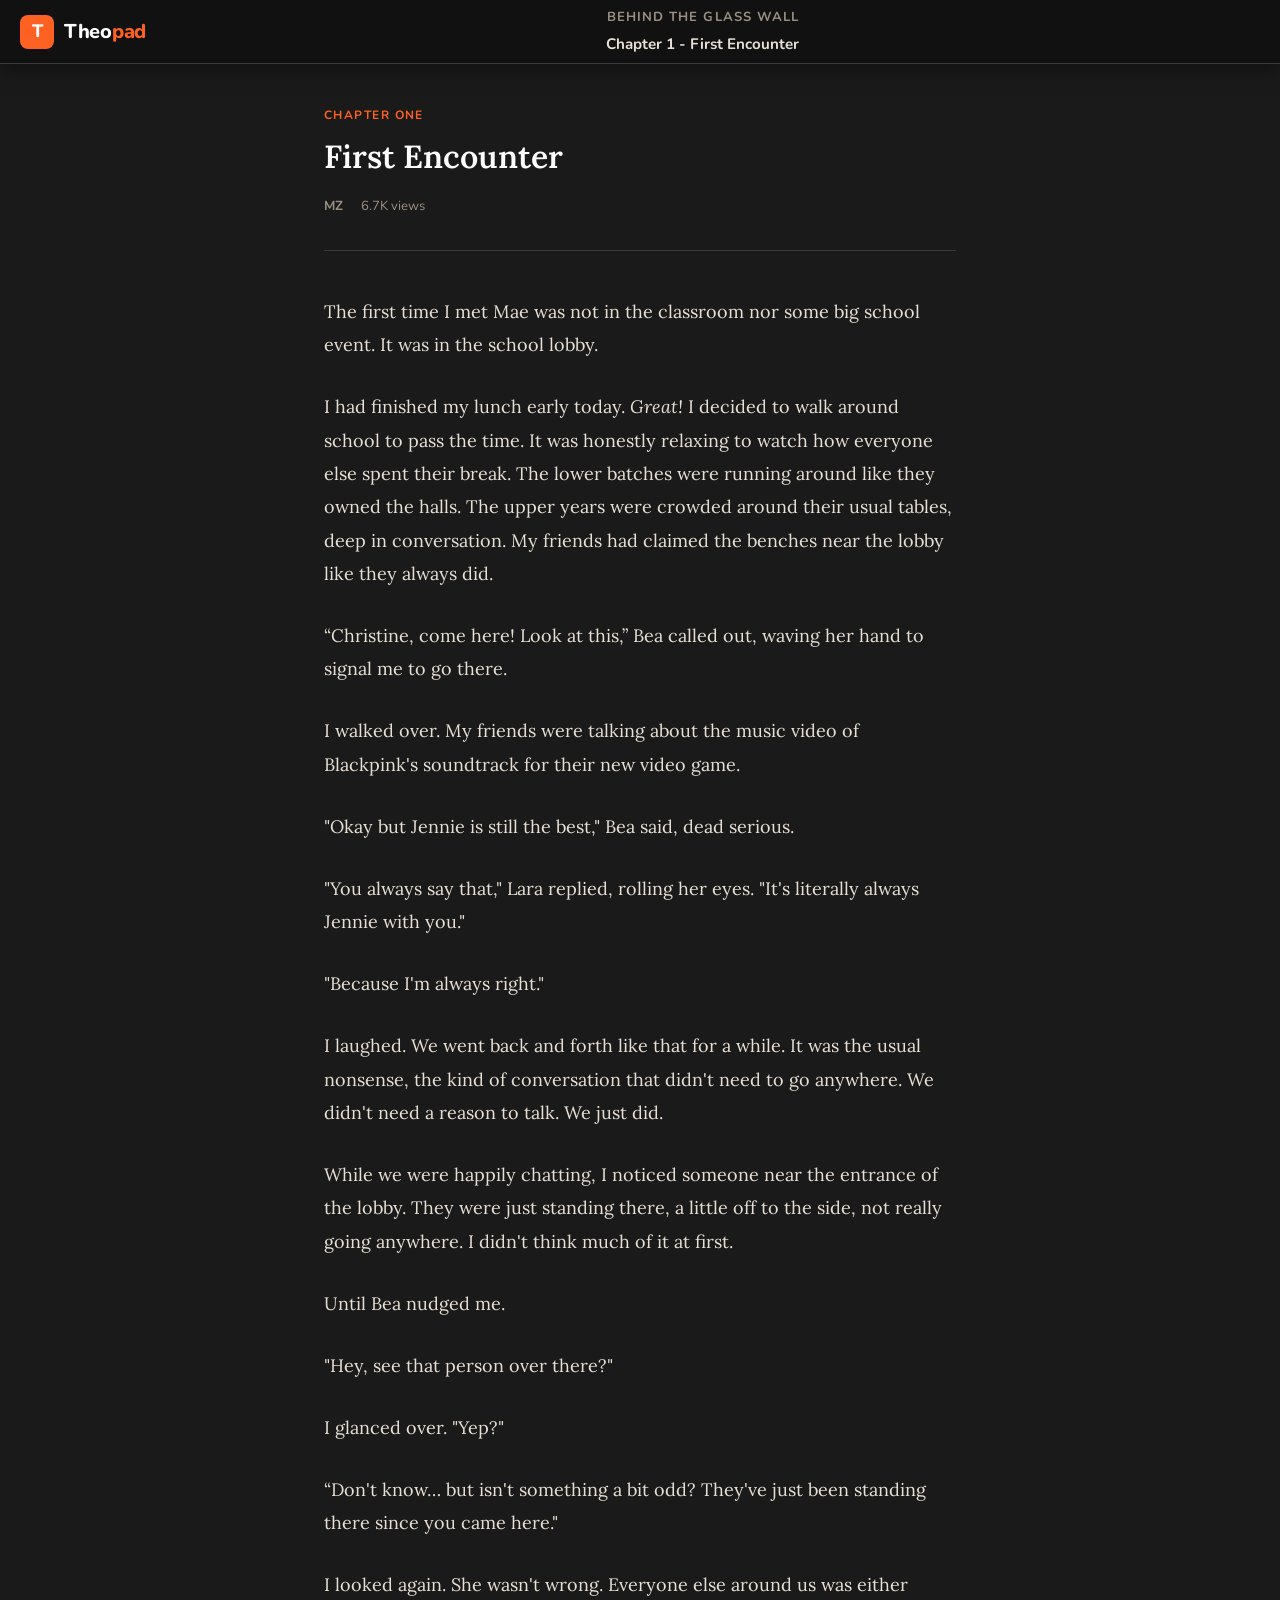
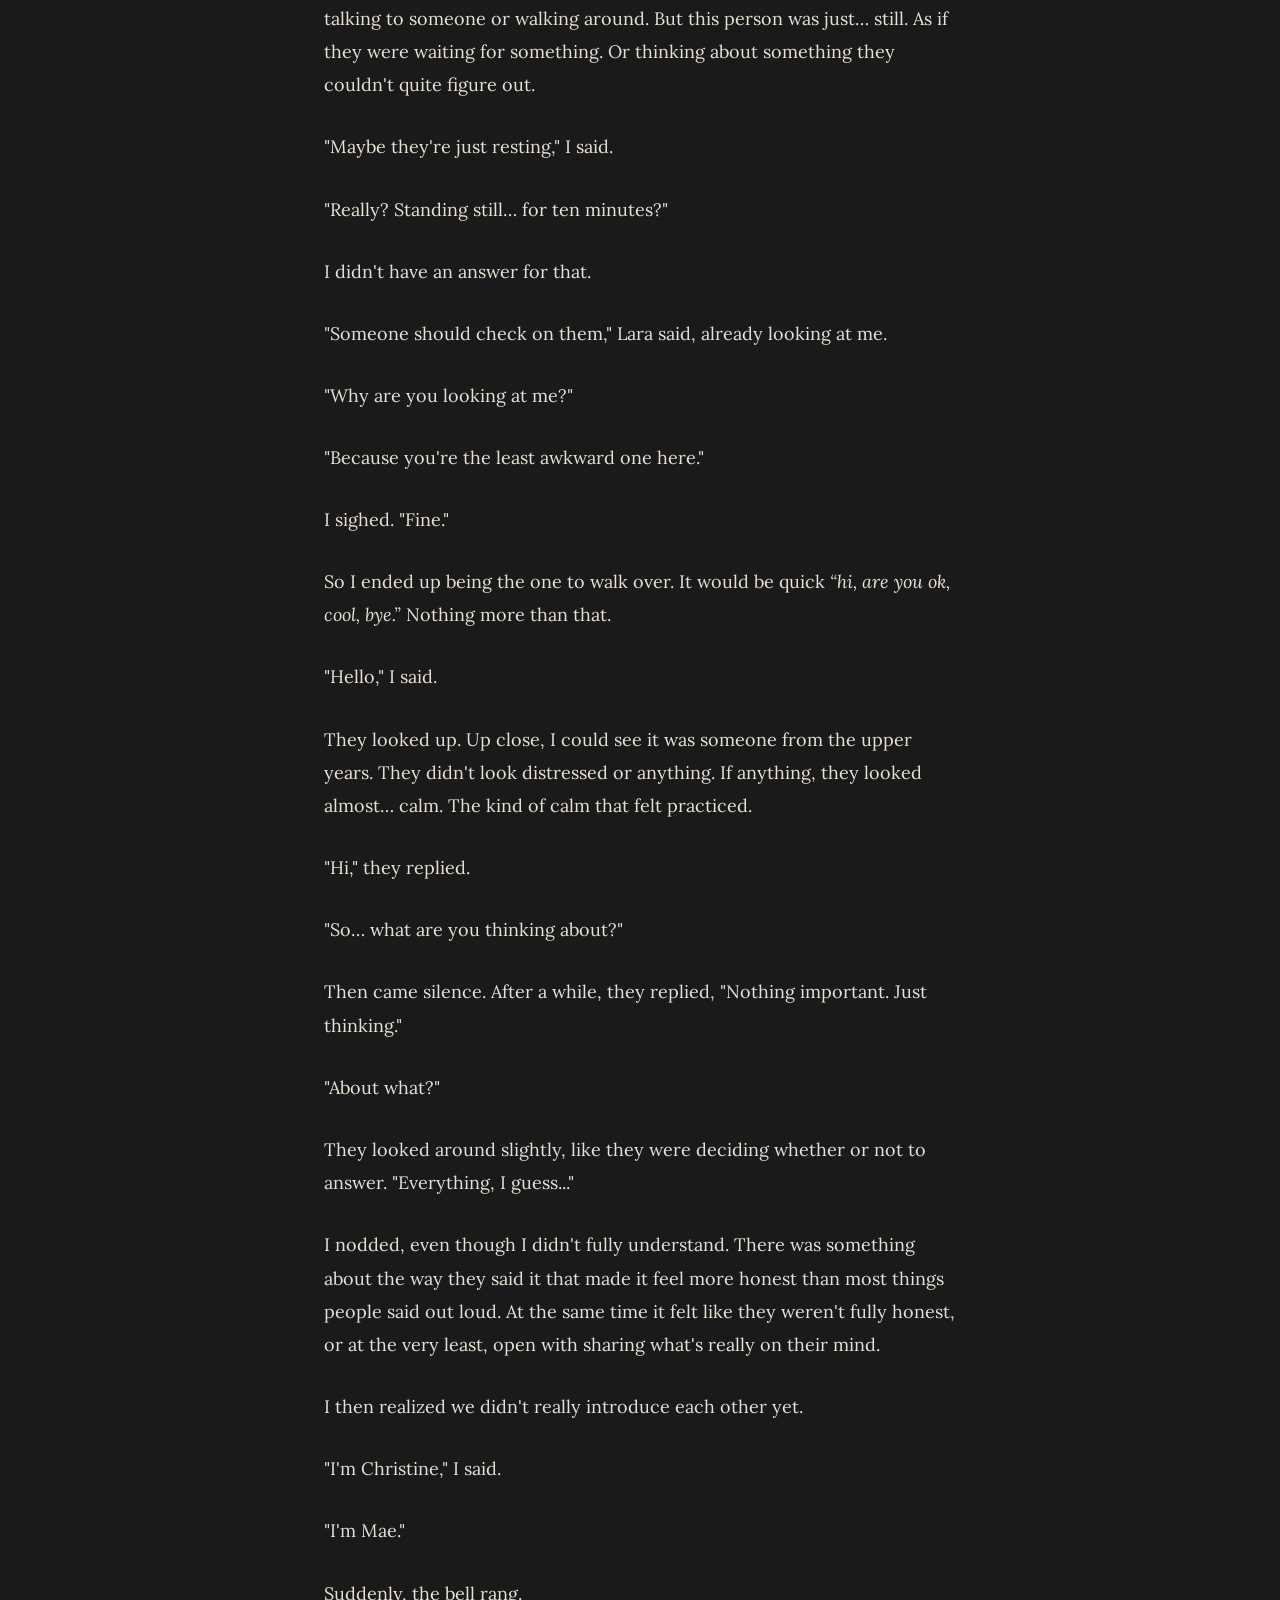
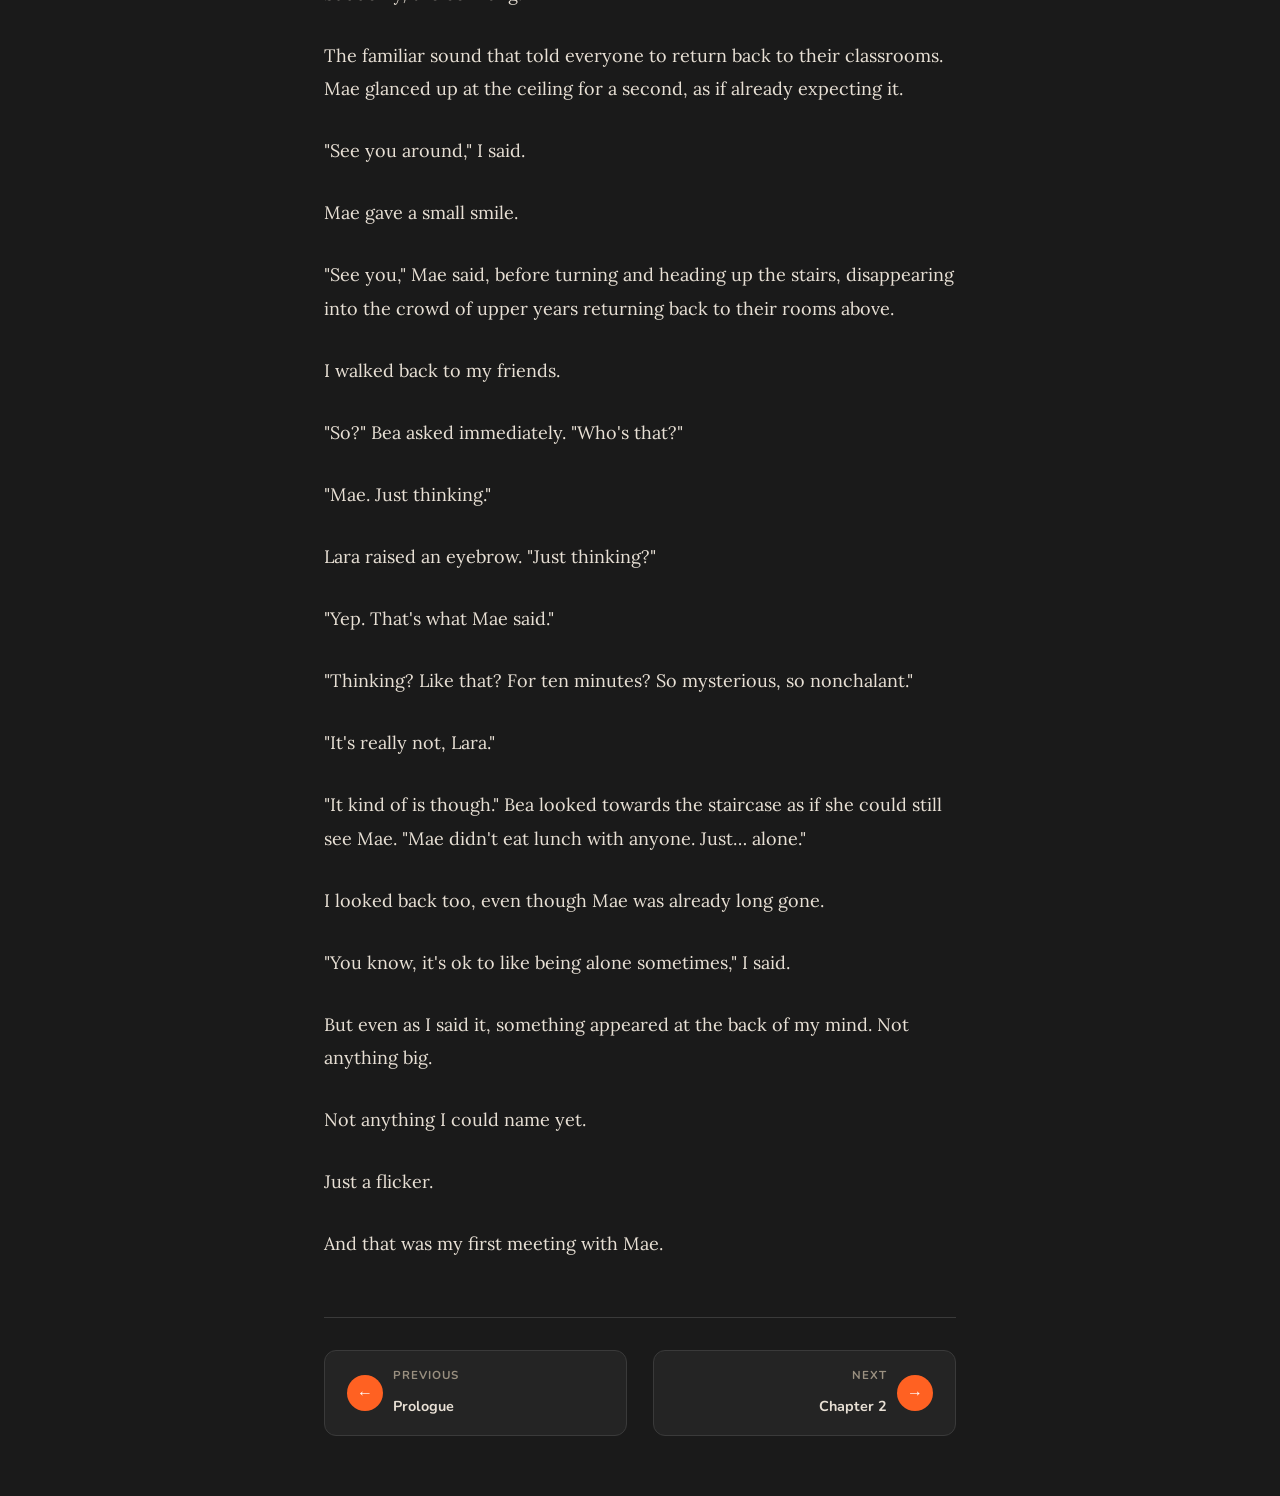
==== chapter1.html @ feb3edf9 "chap5" ====
<!DOCTYPE html>
<html lang="en">
<head>
  <meta charset="UTF-8" />
  <meta name="viewport" content="width=device-width, initial-scale=1.0"/>
  <title>Theopad</title>
  <link rel="preconnect" href="https://fonts.googleapis.com">
  <link href="https://fonts.googleapis.com/css2?family=Lora:ital,wght@0,400;0,600;1,400&family=Nunito:wght@400;600;700;800&display=swap" rel="stylesheet">
  <link rel="icon" type="image/x-icon" href="logo.png">
  <link rel="stylesheet" href="style.css">
</head>
<body>

  <header>
    <div class="header-logo">
      <div class="logo-icon">T</div>
      <div class="logo-text">Theo<span>pad</span></div>
    </div>

    <div class="header-meta">
      <div class="header-story-title">Behind the Glass Wall</div>
      <div class="header-chapter-title">Chapter 1 - First Encounter</div>
    </div>
  </header>

  <main>
    <div class="chapter-header">
      <div class="chapter-label">Chapter One</div>
      <h1 class="chapter-title">First Encounter</h1>
      <div class="chapter-meta">
        <span><strong>MZ</strong></span>
        <span>6.7K views</span>
      </div>
    </div>

    <div class="story-content">
      <p>
        The first time I met Mae was not in the classroom nor some big school event. It was in the school lobby.
      </p>

      <p>
        I had finished my lunch early today. <i>Great!</i> I decided to walk around school to pass the time. It was honestly relaxing to watch how everyone else spent their break. The lower batches were running around like they owned the halls. The upper years were crowded around their usual tables, deep in conversation. My friends had claimed the benches near the lobby like they always did.
      </p>

      <p>
        “Christine, come here! Look at this,” Bea called out, waving her hand to signal me to go there.
      </p>

      <p>
        I walked over. My friends were talking about the music video of Blackpink's soundtrack for their new video game.
      </p>

      <p>
        "Okay but Jennie is still the best," Bea said, dead serious.
      </p>

      <p>
        "You always say that," Lara replied, rolling her eyes. "It's literally always Jennie with you."
      </p>

      <p>
        "Because I'm always right."
      </p>

      <p>
        I laughed. We went back and forth like that for a while. It was the usual nonsense, the kind of conversation that didn't need to go anywhere. We didn't need a reason to talk. We just did.
      </p>

      <p>
        While we were happily chatting, I noticed someone near the entrance of the lobby. They were just standing there, a little off to the side, not really going anywhere. I didn't think much of it at first.
      </p>

      <p>
        Until Bea nudged me.
      </p>

      <p>
        "Hey, see that person over there?"
      </p>

      <p>
        I glanced over. "Yep?"
      </p>

      <p>
        “Don't know… but isn't something a bit odd? They've just been standing there since you came here."
      </p>

      <p>
        I looked again. She wasn't wrong. Everyone else around us was either talking to someone or walking around. But this person was just… still. As if they were waiting for something. Or thinking about something they couldn't quite figure out.
      </p>

      <p>
        "Maybe they're just resting," I said.
      </p>

      <p>
        "Really? Standing still… for ten minutes?"
      </p>

      <p>
        I didn't have an answer for that.
      </p>

      <p>
        "Someone should check on them," Lara said, already looking at me.
      </p>

      <p>
        "Why are you looking at me?"
      </p>

      <p>
        "Because you're the least awkward one here."
      </p>

      <p>
        I sighed. "Fine."
      </p>

      <p>
        So I ended up being the one to walk over. It would be quick <i>“hi, are you ok, cool, bye.”</i> Nothing more than that.
      </p>

      <p>
        "Hello," I said.
      </p>

      <p>
        They looked up. Up close, I could see it was someone from the upper years. They didn't look distressed or anything. If anything, they looked almost… calm. The kind of calm that felt practiced.
      </p>

      <p>
        "Hi," they replied.
      </p>

      <p>
        "So… what are you thinking about?"
      </p>

      <p>
        Then came silence. After a while, they replied, "Nothing important. Just thinking."
      </p>

      <p>
        "About what?"
      </p>

      <p>
        They looked around slightly, like they were deciding whether or not to answer. "Everything, I guess..."
      </p>

      <p>
        I nodded, even though I didn't fully understand. There was something about the way they said it that made it feel more honest than most things people said out loud. At the same time it felt like they weren't fully honest, or at the very least, open with sharing what's really on their mind.
      </p>

      <p>
        I then realized we didn't really introduce each other yet. 
      </p>

      <p>
        "I'm Christine," I said.
      </p>

      <p>
        "I'm Mae."
      </p>

      <p>
        Suddenly, the bell rang.
      </p>

      <p>
        The familiar sound that told everyone to return back to their classrooms. Mae glanced up at the ceiling for a second, as if already expecting it.
      </p>

      <p>
        "See you around," I said.
      </p>

      <p>
        Mae gave a small smile.
      </p>

      <p>
        "See you," Mae said, before turning and heading up the stairs, disappearing into the crowd of upper years returning back to their rooms above.
      </p>

      <p>
        I walked back to my friends.
      </p>

      <p>
        "So?" Bea asked immediately. "Who's that?"
      </p>

      <p>
        "Mae. Just thinking."
      </p>

      <p>
        Lara raised an eyebrow. "Just thinking?"
      </p>

      <p>
        "Yep. That's what Mae said."
      </p>

      <p>
        "Thinking? Like that? For ten minutes? So mysterious, so nonchalant."
      </p>

      <p>
        "It's really not, Lara."
      </p>

      <p>
        "It kind of is though." Bea looked towards the staircase as if she could still see Mae. "Mae didn't eat lunch with anyone. Just… alone."
      </p>

      <p>
        I looked back too, even though Mae was already long gone.
      </p>

      <p>
        "You know, it's ok to like being alone sometimes," I said.
      </p>

      <p>
        But even as I said it, something appeared at the back of my mind. Not anything big. 
      </p>

      <p>
        Not anything I could name yet.
      </p>

      <p>
        Just a flicker.
      </p>

      <p>
        And that was my first meeting with Mae.
      </p>

    </div>

    <nav class="chapter-nav">
      <a class="nav-btn prev" href="index.html">
        <div class="nav-arrow">←</div>
        <div class="nav-info">
          <small>Previous</small>
          <strong>Prologue</strong>
        </div>
      </a>

      <a class="nav-btn next" href="chapter2.html">
        <div class="nav-arrow">→</div>
        <div class="nav-info">
          <small>Next</small>
          <strong>Chapter 2</strong>
        </div>
      </a>
    </nav>
  </main>

</body>
</html>
---- style.css ----
:root {
  --orange:      #ff6122;
  --orange-dark: #e04e0e;
  --orange-glow: rgba(255, 97, 34, 0.15);
  --bg:          #1a1a1a;
  --surface:     #242424;
  --surface2:    #2e2e2e;
  --border:      #3a3a3a;
  --text:        #e8e0d5;
  --text-muted:  #9a9080;
  --header-h:    64px;
  --max-w:       680px;
}

*, *::before, *::after {
  box-sizing: border-box;
  margin: 0;
  padding: 0;
}

body {
  background: var(--bg);
  color: var(--text);
  font-family: 'Lora', Georgia, serif;
  font-size: 18px;
  line-height: 1.85;
  min-height: 100vh;
}

/* ── HEADER ───────────────────────────────────────────────── */
header {
  position: fixed;
  top: 0; left: 0; right: 0;
  height: var(--header-h);
  background: #111;
  border-bottom: 1px solid var(--border);
  display: flex;
  align-items: center;
  justify-content: space-between;
  padding: 0 20px;
  z-index: 100;
  box-shadow: 0 2px 20px rgba(0, 0, 0, 0.5);
}

.header-logo {
  display: flex;
  align-items: center;
  gap: 10px;
  text-decoration: none;
}

.logo-icon {
  width: 34px;
  height: 34px;
  background: var(--orange);
  border-radius: 8px;
  display: grid;
  place-items: center;
  font-size: 18px;
  font-family: 'Nunito', sans-serif;
  font-weight: 800;
  color: #fff;
  letter-spacing: -1px;
  flex-shrink: 0;
}

.logo-text {
  font-family: 'Nunito', sans-serif;
  font-weight: 800;
  font-size: 1.25rem;
  color: #fff;
  letter-spacing: -0.3px;
}

.logo-text span {
  color: var(--orange);
}

.header-meta {
  text-align: center;
  flex: 1;
  padding: 0 16px;
  overflow: hidden;
}

.header-story-title {
  font-family: 'Nunito', sans-serif;
  font-weight: 700;
  font-size: 0.82rem;
  color: var(--text-muted);
  text-transform: uppercase;
  letter-spacing: 0.08em;
  white-space: nowrap;
  overflow: hidden;
  text-overflow: ellipsis;
}

.header-chapter-title {
  font-family: 'Nunito', sans-serif;
  font-weight: 700;
  font-size: 0.95rem;
  color: var(--text);
  white-space: nowrap;
  overflow: hidden;
  text-overflow: ellipsis;
}

/* ── MAIN LAYOUT ──────────────────────────────────────────── */
main {
  max-width: var(--max-w);
  margin: 0 auto;
  padding: calc(var(--header-h) + 40px) 24px 60px;
}

/* ── CHAPTER HEADER ───────────────────────────────────────── */
.chapter-header {
  margin-bottom: 44px;
  padding-bottom: 32px;
  border-bottom: 1px solid var(--border);
}

.chapter-label {
  font-family: 'Nunito', sans-serif;
  font-weight: 700;
  font-size: 0.75rem;
  color: var(--orange);
  text-transform: uppercase;
  letter-spacing: 0.12em;
  margin-bottom: 10px;
}

.chapter-title {
  font-family: 'Lora', serif;
  font-size: 2rem;
  font-weight: 600;
  color: #fff;
  line-height: 1.3;
  margin-bottom: 16px;
}

.chapter-meta {
  display: flex;
  align-items: center;
  gap: 18px;
  font-family: 'Nunito', sans-serif;
  font-size: 0.82rem;
  color: var(--text-muted);
}

.chapter-meta span {
  display: flex;
  align-items: center;
  gap: 5px;
}

/* ── STORY CONTENT ────────────────────────────────────────── */
.story-content p {
  margin-bottom: 1.6em;
  color: var(--text);
}

.story-content em {
  font-style: italic;
  color: #c8bfb5;
}

.scene-break {
  text-align: center;
  color: var(--text-muted);
  letter-spacing: 0.5em;
  margin: 2.5em 0;
  font-family: 'Nunito', sans-serif;
  font-size: 0.9rem;
  user-select: none;
}

/* ── CHAPTER NAV ──────────────────────────────────────────── */
.chapter-nav {
  margin-top: 56px;
  padding-top: 32px;
  border-top: 1px solid var(--border);
  display: flex;
  gap: 12px;
  justify-content: space-between;
}

.nav-btn {
  display: flex;
  align-items: center;
  gap: 10px;
  text-decoration: none;
  padding: 14px 22px;
  border-radius: 12px;
  border: 1.5px solid var(--border);
  background: var(--surface);
  transition: border-color 0.22s, background 0.22s, box-shadow 0.22s;
  flex: 1;
  max-width: 48%;
  color: inherit;
}

.nav-btn:hover {
  border-color: var(--orange);
  background: var(--surface2);
  box-shadow: 0 0 0 3px var(--orange-glow);
}

.nav-btn.prev {
  justify-content: flex-start;
}

.nav-btn.next {
  justify-content: flex-start;
  text-align: right;
  flex-direction: row-reverse;
}

.nav-arrow {
  width: 36px;
  height: 36px;
  background: var(--orange);
  border-radius: 50%;
  display: grid;
  place-items: center;
  font-size: 1rem;
  flex-shrink: 0;
  transition: transform 0.2s;
  color: #fff;
}

.nav-btn:hover .nav-arrow {
  transform: scale(1.1);
}

.nav-btn.disabled {
  opacity: 0.35;
  pointer-events: none;
}

.nav-info small {
  display: block;
  font-family: 'Nunito', sans-serif;
  font-size: 0.72rem;
  color: var(--text-muted);
  text-transform: uppercase;
  letter-spacing: 0.08em;
  font-weight: 700;
  margin-bottom: 2px;
}

.nav-info strong {
  font-family: 'Nunito', sans-serif;
  font-size: 0.9rem;
  color: var(--text);
  font-weight: 700;
}

/* ── RESPONSIVE ───────────────────────────────────────────── */
@media (max-width: 520px) {
  body { font-size: 16px; }
  .chapter-title { font-size: 1.5rem; }
  .logo-text { display: none; }
}
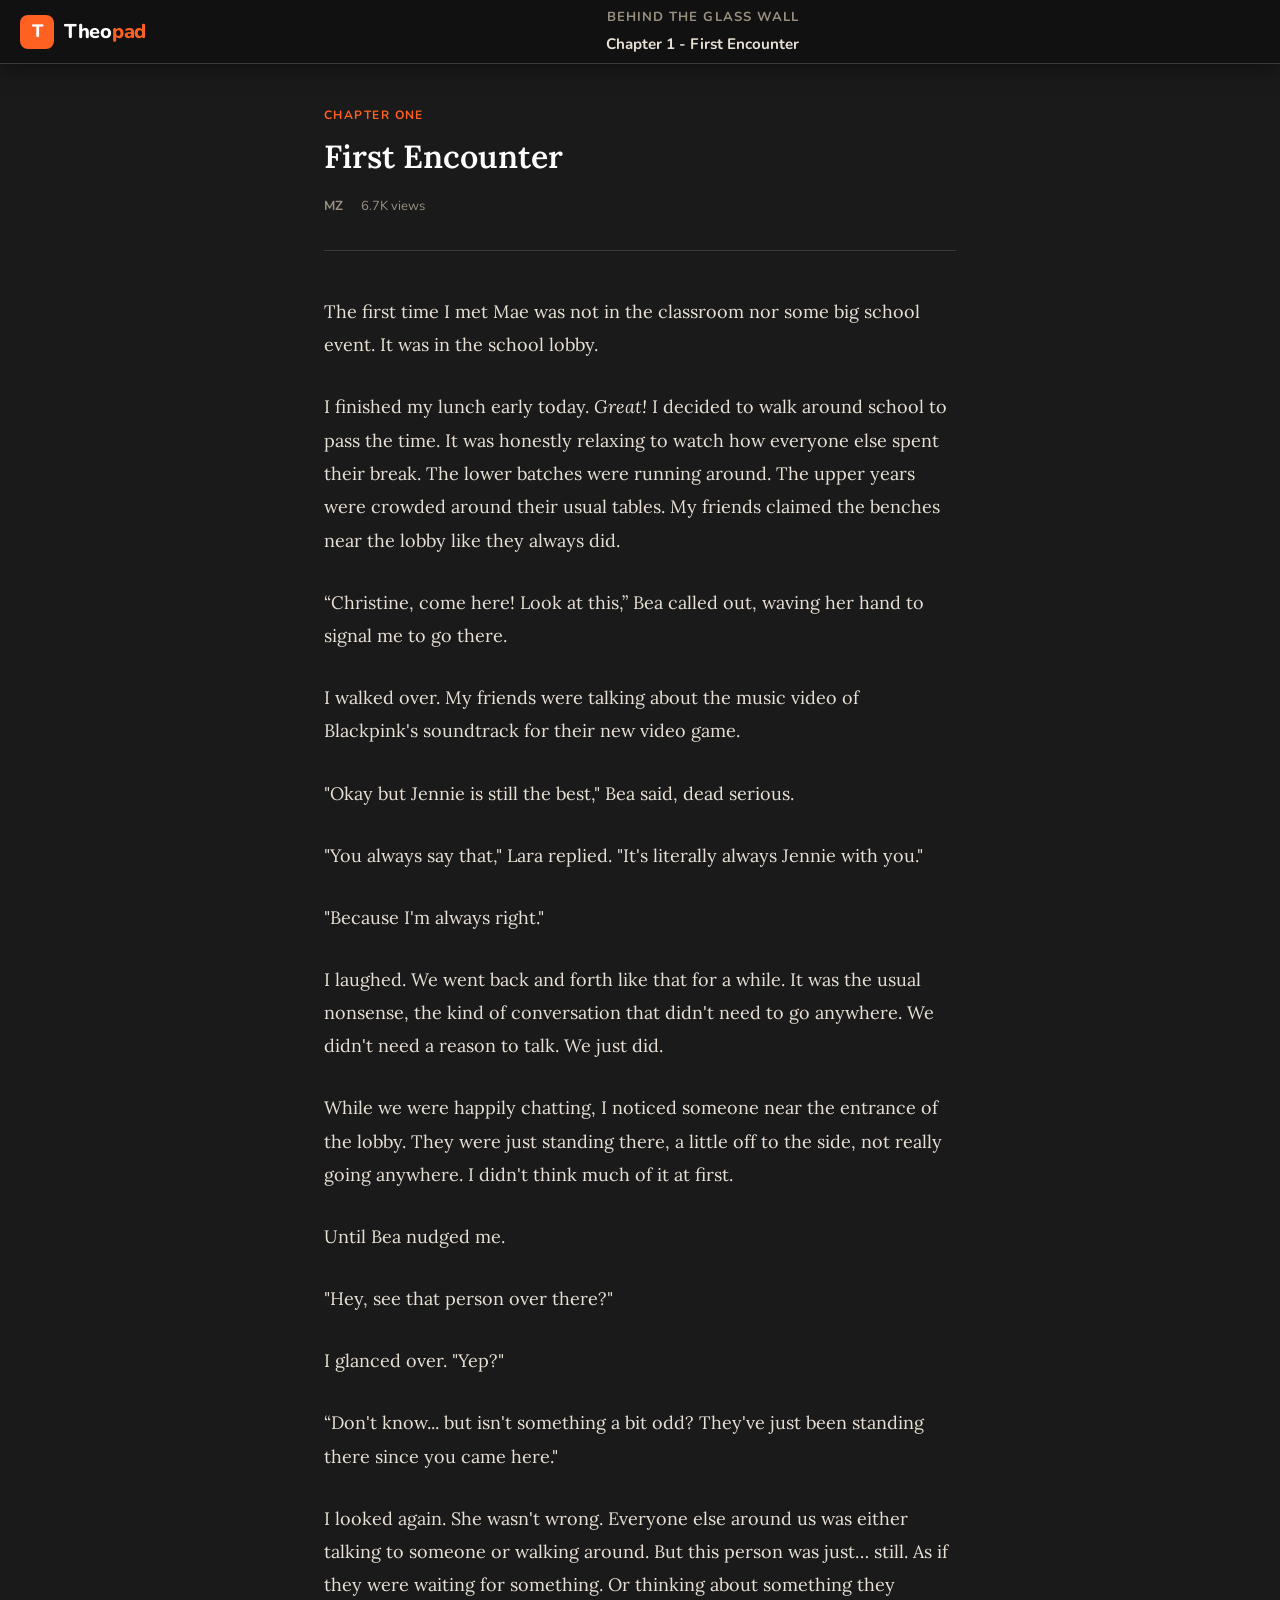
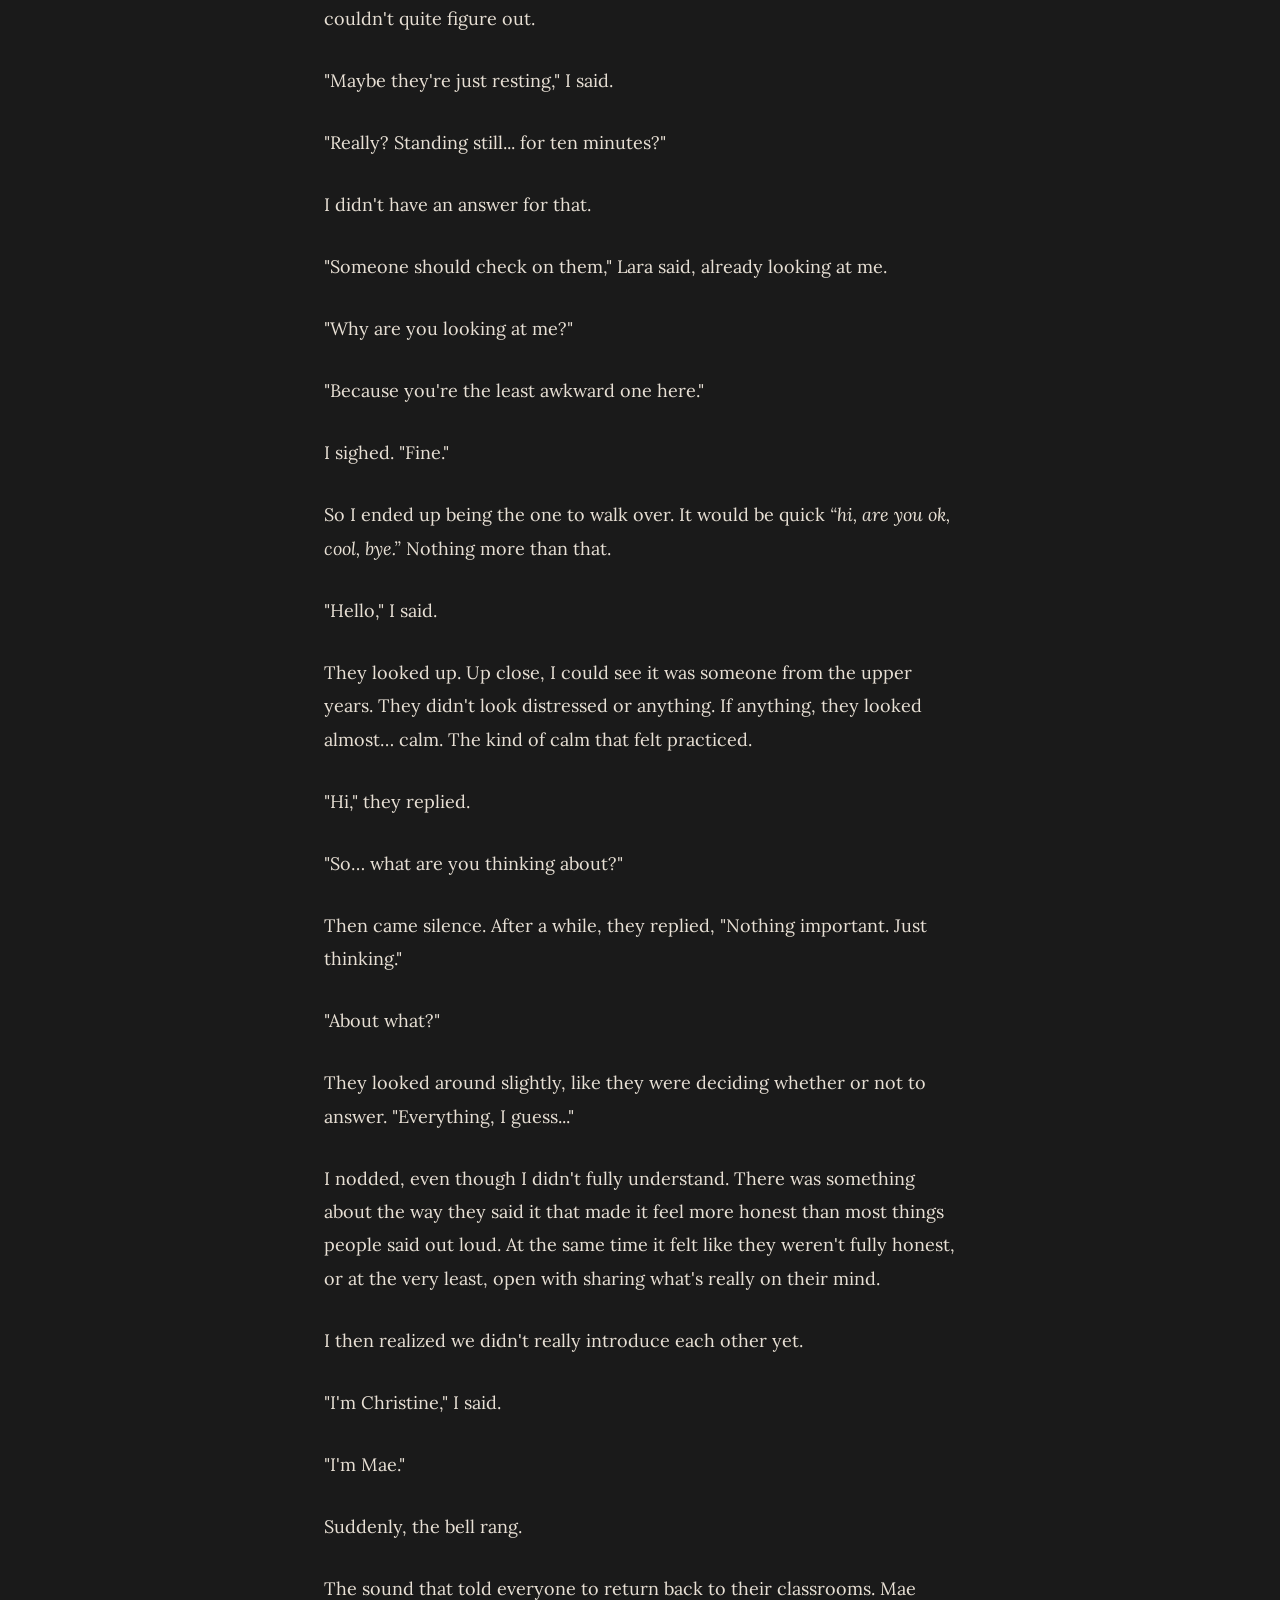
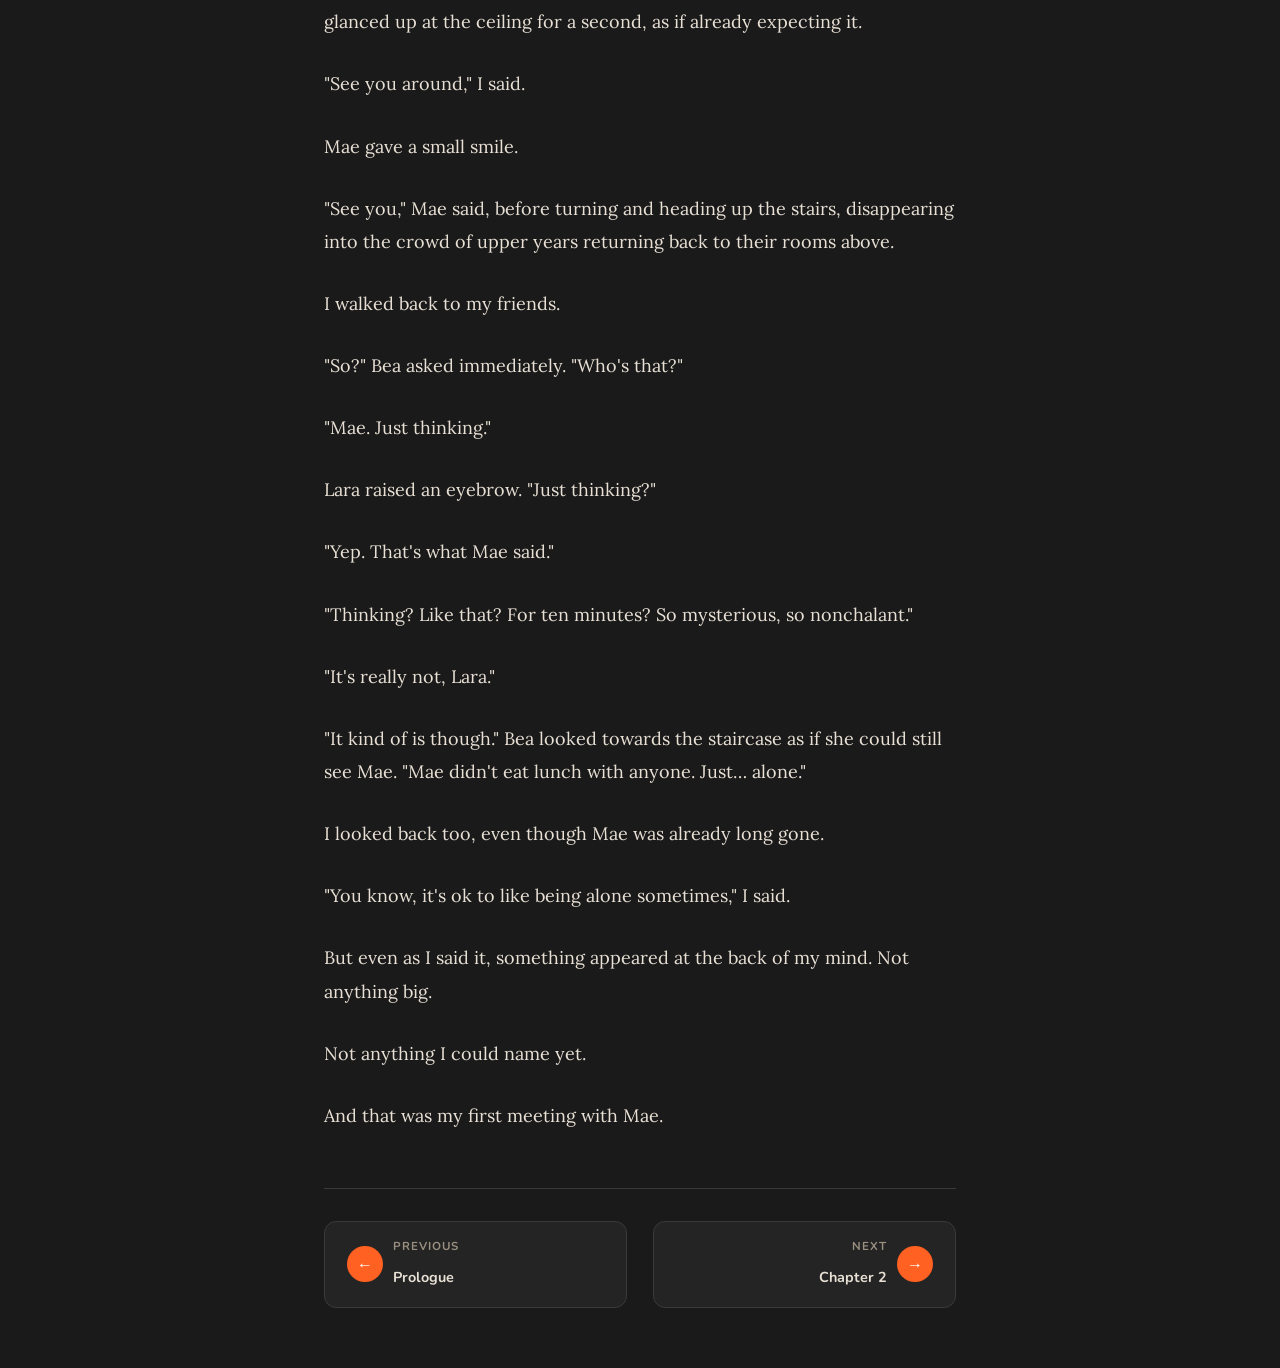
==== commit b7b74e91: "chapter 7" ====
--- a/chapter1.html
+++ b/chapter1.html
@@ -39,7 +39,7 @@
       </p>
 
       <p>
-        I had finished my lunch early today. <i>Great!</i> I decided to walk around school to pass the time. It was honestly relaxing to watch how everyone else spent their break. The lower batches were running around like they owned the halls. The upper years were crowded around their usual tables, deep in conversation. My friends had claimed the benches near the lobby like they always did.
+        I finished my lunch early today. <i>Great!</i> I decided to walk around school to pass the time. It was honestly relaxing to watch how everyone else spent their break. The lower batches were running around. The upper years were crowded around their usual tables. My friends claimed the benches near the lobby like they always did.
       </p>
 
       <p>
@@ -55,7 +55,7 @@
       </p>
 
       <p>
-        "You always say that," Lara replied, rolling her eyes. "It's literally always Jennie with you."
+        "You always say that," Lara replied. "It's literally always Jennie with you."
       </p>
 
       <p>
@@ -83,7 +83,7 @@
       </p>
 
       <p>
-        “Don't know… but isn't something a bit odd? They've just been standing there since you came here."
+        “Don't know... but isn't something a bit odd? They've just been standing there since you came here."
       </p>
 
       <p>
@@ -95,7 +95,7 @@
       </p>
 
       <p>
-        "Really? Standing still… for ten minutes?"
+        "Really? Standing still... for ten minutes?"
       </p>
 
       <p>
@@ -171,7 +171,7 @@
       </p>
 
       <p>
-        The familiar sound that told everyone to return back to their classrooms. Mae glanced up at the ceiling for a second, as if already expecting it.
+        The sound that told everyone to return back to their classrooms. Mae glanced up at the ceiling for a second, as if already expecting it.
       </p>
 
       <p>
@@ -232,10 +232,6 @@
 
       <p>
         Not anything I could name yet.
-      </p>
-
-      <p>
-        Just a flicker.
       </p>
 
       <p>
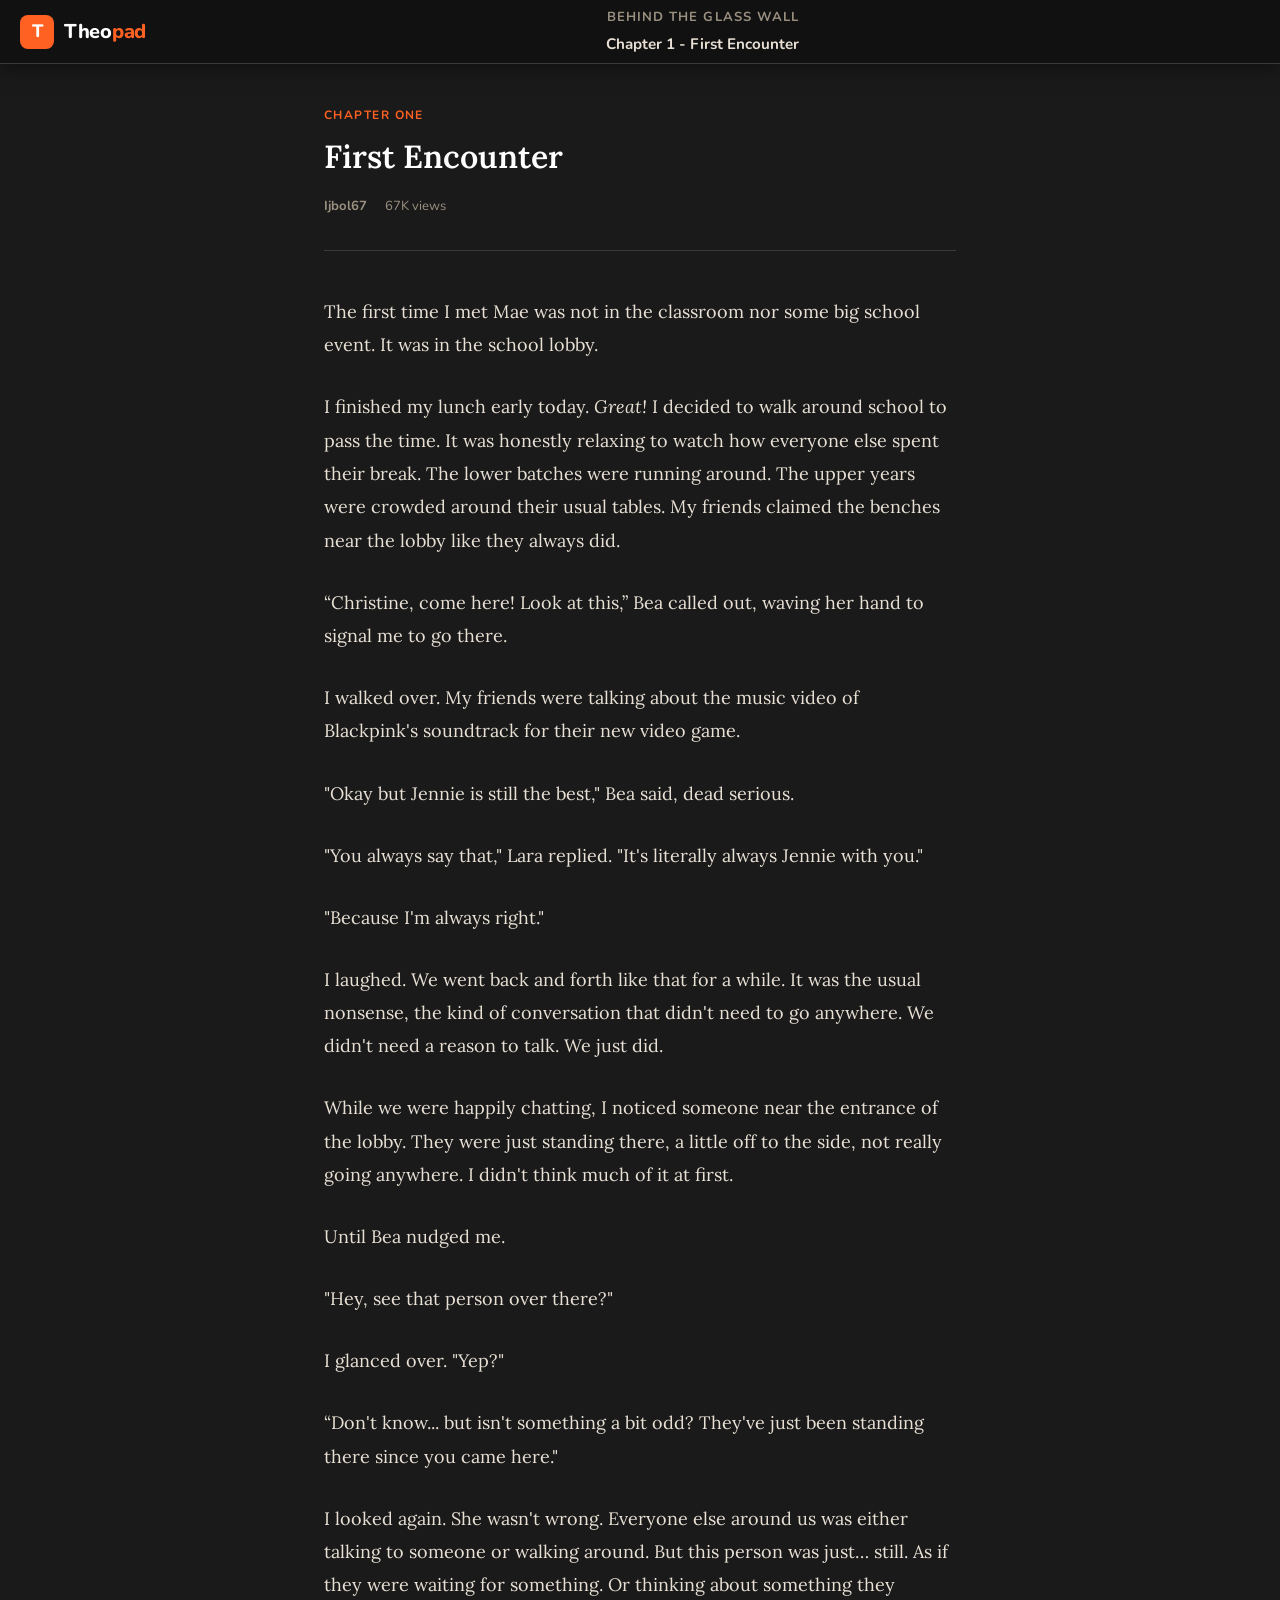
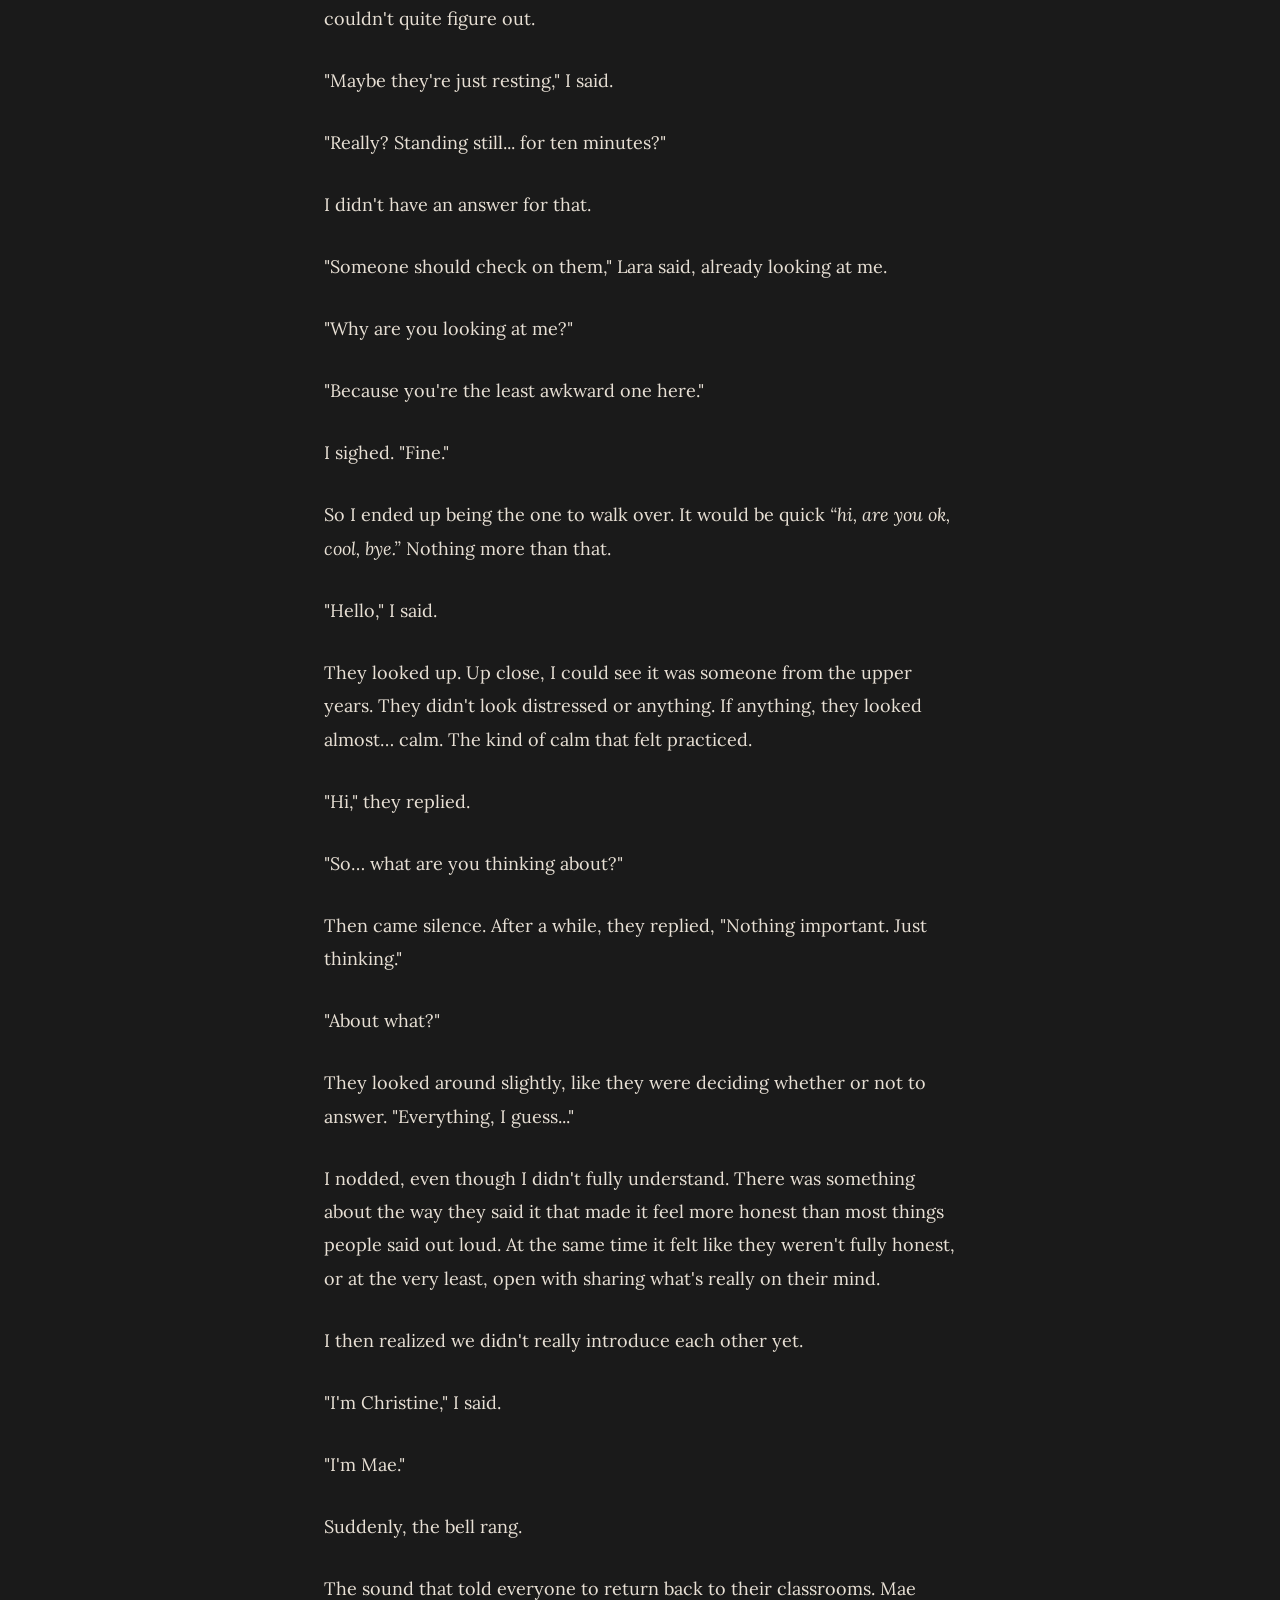
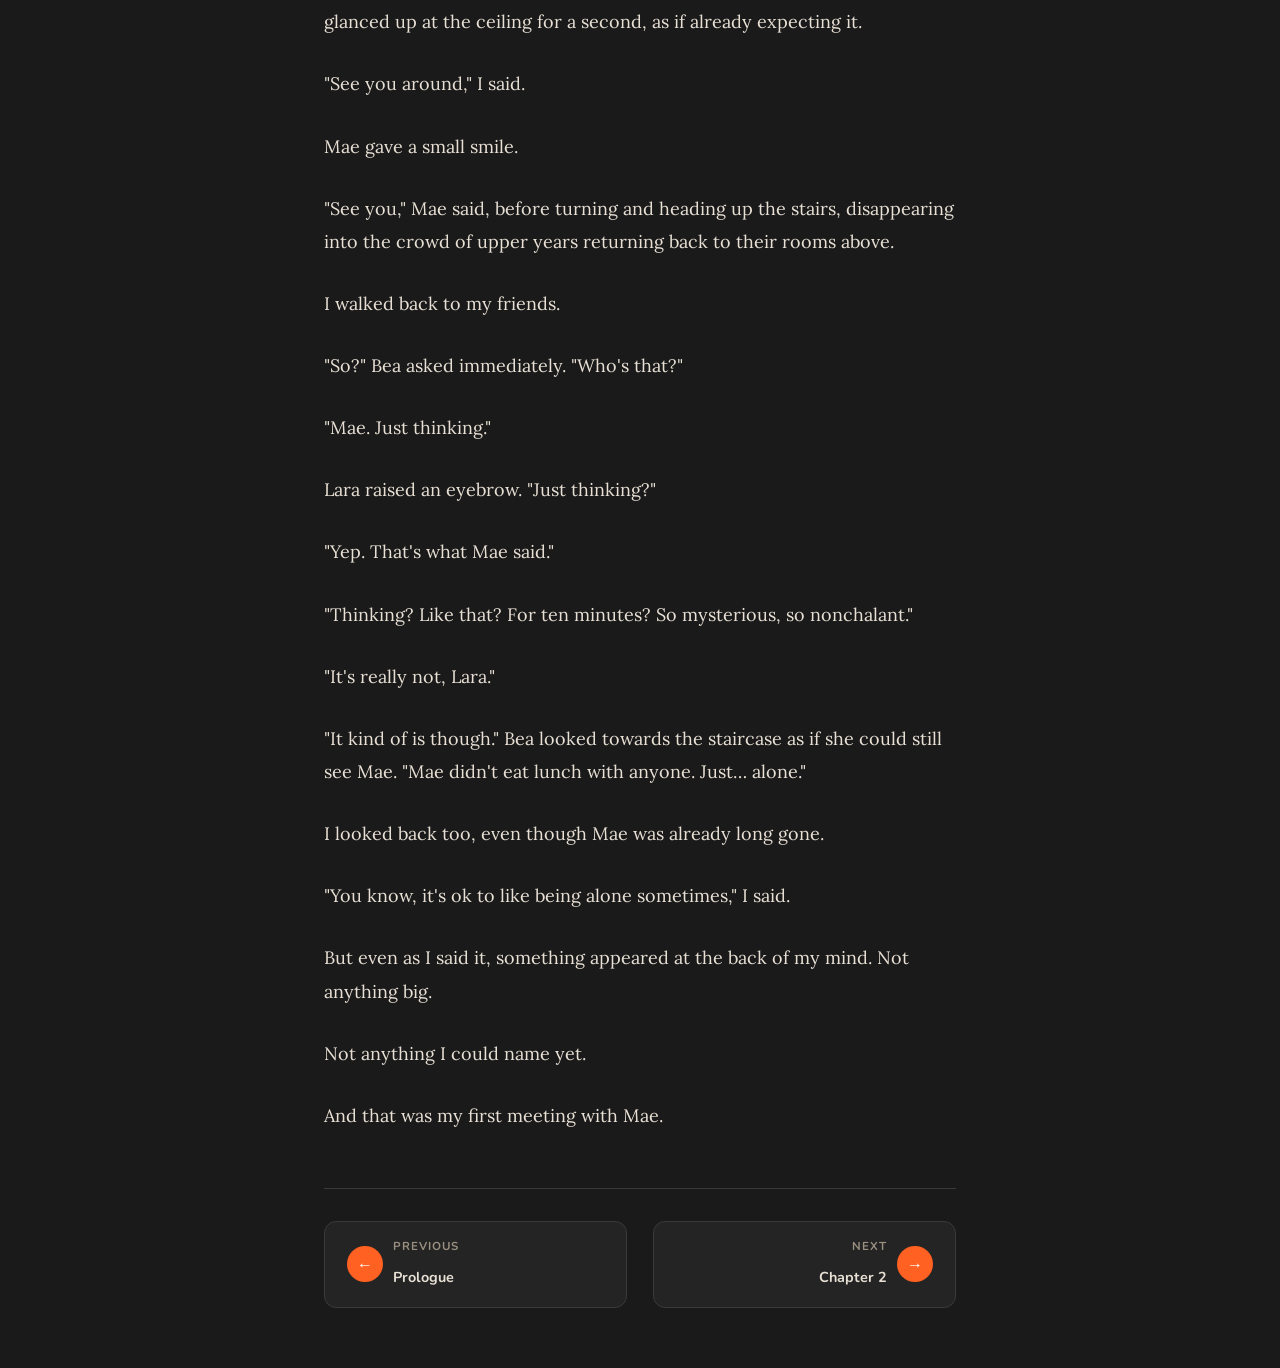
==== commit 6038432f: "ijbol" ====
--- a/chapter1.html
+++ b/chapter1.html
@@ -28,8 +28,8 @@
       <div class="chapter-label">Chapter One</div>
       <h1 class="chapter-title">First Encounter</h1>
       <div class="chapter-meta">
-        <span><strong>MZ</strong></span>
-        <span>6.7K views</span>
+        <span><strong>Ijbol67</strong></span>
+        <span>67K views</span>
       </div>
     </div>
 
